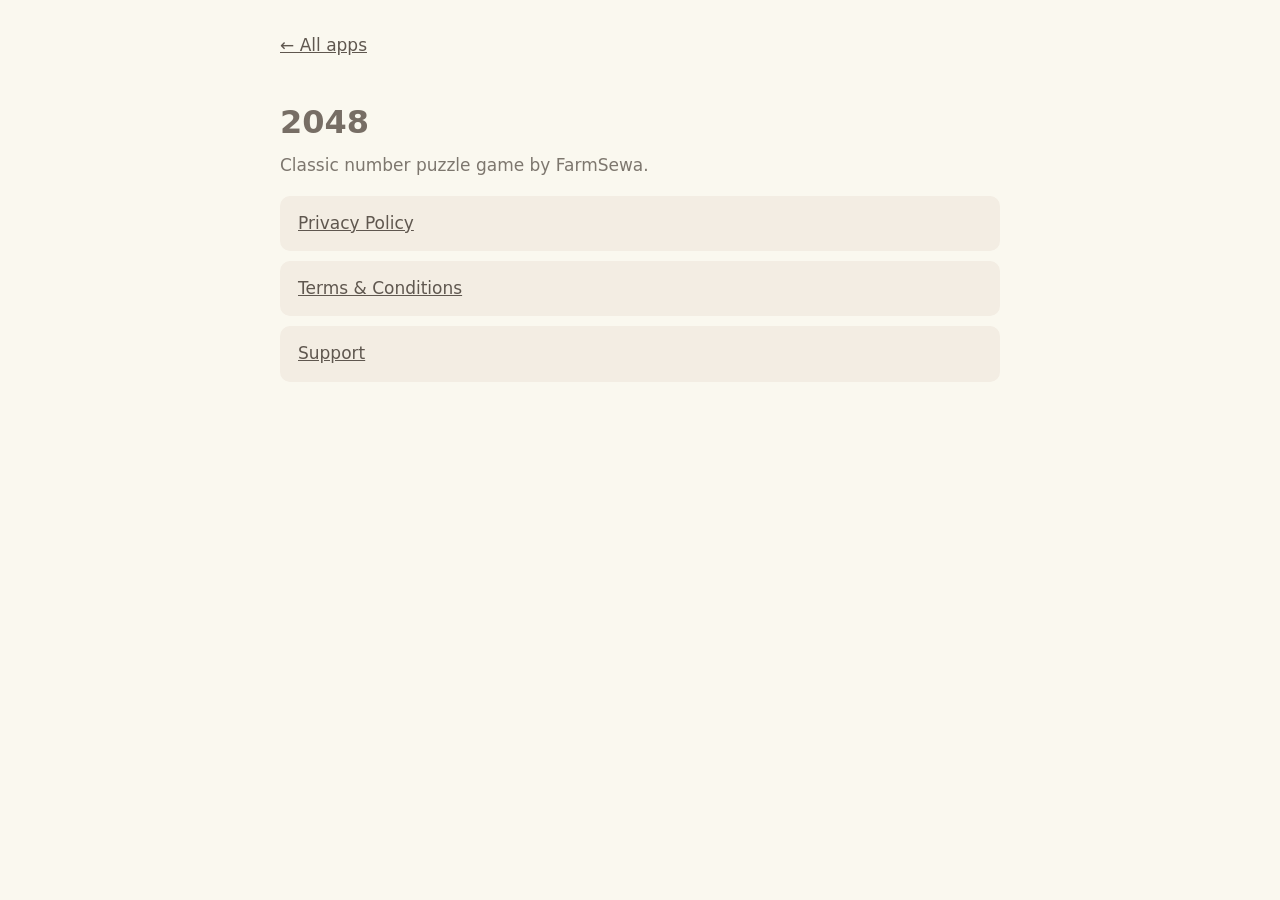
==== 2048/index.html @ 66a26efb "Add FarmSewa legal pages with 2048 privacy policy, terms and support" ====
<!doctype html>
<html lang="en">
<head>
<meta charset="utf-8">
<meta name="viewport" content="width=device-width, initial-scale=1">
<title>2048 – FarmSewa</title>
<link rel="stylesheet" href="../assets/style.css">
</head>
<body>
<main>
  <a class="back" href="../">← All apps</a>
  <h1>2048</h1>
  <p class="updated">Classic number puzzle game by FarmSewa.</p>
  <ul class="cards">
    <li><a href="privacy-policy.html">Privacy Policy</a></li>
    <li><a href="terms-and-conditions.html">Terms &amp; Conditions</a></li>
    <li><a href="support.html">Support</a></li>
  </ul>
</main>
</body>
</html>
---- assets/style.css ----
:root { --bg: #faf8ef; --text: #5f574f; --title: #776e65; --card: #f3ede3; }
@media (prefers-color-scheme: dark) {
  :root { --bg: #1e1b18; --text: #d6cdc4; --title: #eee4da; --card: #2b2723; }
}
body { margin: 0; background: var(--bg); color: var(--text);
       font: 17px/1.6 -apple-system, system-ui, "Segoe UI", Roboto, sans-serif; }
main { max-width: 720px; margin: 0 auto; padding: 32px 16px 64px; }
h1, h2 { color: var(--title); }
h1 { font-size: 32px; margin-bottom: 4px; }
h2 { font-size: 20px; margin-top: 28px; }
.updated { opacity: .8; margin-top: 0; }
a { color: inherit; }
ul.cards { list-style: none; padding: 0; }
ul.cards li { background: var(--card); border-radius: 10px; padding: 14px 18px; margin: 10px 0; }
.back { display: inline-block; margin-bottom: 16px; }
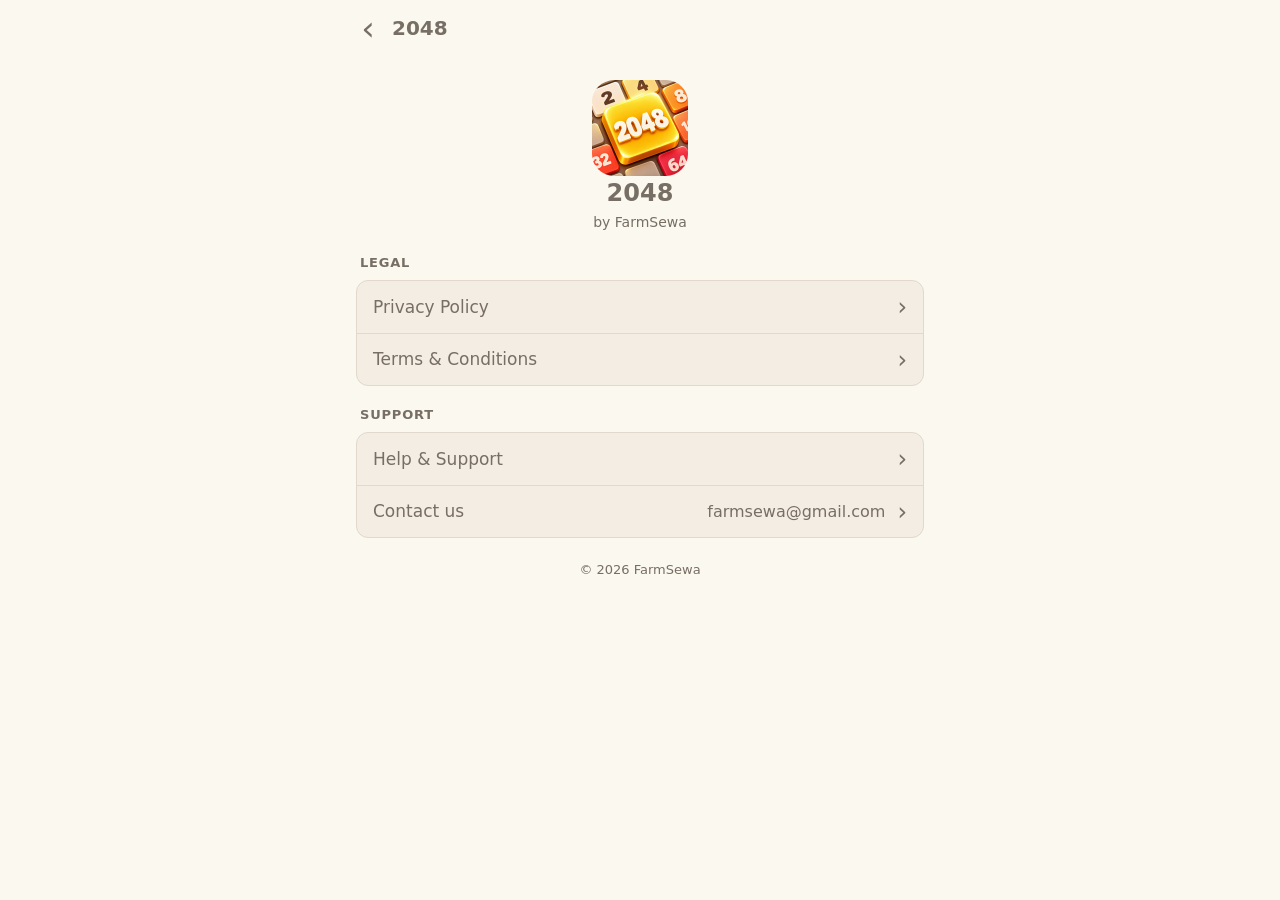
==== commit 19d2369c: "Match the 2048 app UI, add in-app embed mode and theme support" ====
--- a/2048/index.html
+++ b/2048/index.html
@@ -2,20 +2,35 @@
 <html lang="en">
 <head>
 <meta charset="utf-8">
-<meta name="viewport" content="width=device-width, initial-scale=1">
-<title>2048 – FarmSewa</title>
+<meta name="viewport" content="width=device-width, initial-scale=1, viewport-fit=cover">
+<title>2048</title>
+<link rel="icon" href="icon.png">
 <link rel="stylesheet" href="../assets/style.css">
+<script src="../assets/site.js"></script>
 </head>
 <body>
+<header class="topbar"><a class="back" href="../" aria-label="Back">‹</a><h1>2048</h1></header>
 <main>
-  <a class="back" href="../">← All apps</a>
-  <h1>2048</h1>
-  <p class="updated">Classic number puzzle game by FarmSewa.</p>
-  <ul class="cards">
-    <li><a href="privacy-policy.html">Privacy Policy</a></li>
-    <li><a href="terms-and-conditions.html">Terms &amp; Conditions</a></li>
-    <li><a href="support.html">Support</a></li>
-  </ul>
+  <div class="app-head">
+    <img src="icon.png" alt="2048 app icon">
+    <div class="name">2048</div>
+    <div class="sub">by FarmSewa</div>
+  </div>
+  <section class="section">
+    <h2 class="section-title">Legal</h2>
+    <div class="card">
+      <a class="row" href="privacy-policy.html"><span class="label">Privacy Policy</span><span class="chevron">›</span></a>
+      <a class="row" href="terms-and-conditions.html"><span class="label">Terms &amp; Conditions</span><span class="chevron">›</span></a>
+    </div>
+  </section>
+  <section class="section">
+    <h2 class="section-title">Support</h2>
+    <div class="card">
+      <a class="row" href="support.html"><span class="label">Help &amp; Support</span><span class="chevron">›</span></a>
+      <a class="row" href="mailto:farmsewa@gmail.com?subject=2048"><span class="label">Contact us</span><span class="value">farmsewa@gmail.com</span><span class="chevron">›</span></a>
+    </div>
+  </section>
+  <p class="copyright">© 2026 FarmSewa</p>
 </main>
 </body>
 </html>
--- a/assets/style.css
+++ b/assets/style.css
@@ -1,15 +1,86 @@
-:root { --bg: #faf8ef; --text: #5f574f; --title: #776e65; --card: #f3ede3; }
+/* Matches the 2048 app UI: same colors, cards, rows and type sizes. */
+:root {
+  --background: #faf8ef; --title: #776e65; --text: #776e65;
+  --card: #f3ede3; --border: #e2d8cc; --button: #8f7a66; --button-text: #f9f6f2;
+  color-scheme: light;
+}
 @media (prefers-color-scheme: dark) {
-  :root { --bg: #1e1b18; --text: #d6cdc4; --title: #eee4da; --card: #2b2723; }
+  :root:not([data-theme="light"]) {
+    --background: #1e1b18; --title: #eee4da; --text: #d6cdc4;
+    --card: #2b2723; --border: #3d3731; color-scheme: dark;
+  }
 }
-body { margin: 0; background: var(--bg); color: var(--text);
-       font: 17px/1.6 -apple-system, system-ui, "Segoe UI", Roboto, sans-serif; }
-main { max-width: 720px; margin: 0 auto; padding: 32px 16px 64px; }
-h1, h2 { color: var(--title); }
-h1 { font-size: 32px; margin-bottom: 4px; }
-h2 { font-size: 20px; margin-top: 28px; }
-.updated { opacity: .8; margin-top: 0; }
-a { color: inherit; }
-ul.cards { list-style: none; padding: 0; }
-ul.cards li { background: var(--card); border-radius: 10px; padding: 14px 18px; margin: 10px 0; }
-.back { display: inline-block; margin-bottom: 16px; }
+:root[data-theme="dark"] {
+  --background: #1e1b18; --title: #eee4da; --text: #d6cdc4;
+  --card: #2b2723; --border: #3d3731; color-scheme: dark;
+}
+
+* { box-sizing: border-box; }
+html { -webkit-text-size-adjust: 100%; }
+body {
+  margin: 0; background: var(--background); color: var(--text);
+  font: 16px/23px -apple-system, BlinkMacSystemFont, system-ui, "Segoe UI", Roboto, sans-serif;
+  -webkit-tap-highlight-color: transparent;
+}
+a { color: inherit; text-decoration: none; }
+
+/* Top bar, like the app's navigation header */
+.topbar {
+  position: sticky; top: 0; z-index: 1; background: var(--background);
+  display: flex; align-items: center; gap: 4px;
+  height: 56px; padding: 0 8px; max-width: 600px; margin: 0 auto;
+}
+.topbar .back {
+  font-size: 34px; line-height: 1; color: var(--title);
+  width: 40px; height: 40px; display: grid; place-items: center; border-radius: 20px;
+}
+.topbar .back:hover { background: var(--border); }
+.topbar h1 { margin: 0; font-size: 20px; font-weight: 600; color: var(--title); }
+
+/* Page content, like the app's Screen: 16px padding, 20px gap, max 600px */
+main {
+  display: flex; flex-direction: column; gap: 20px;
+  max-width: 600px; margin: 0 auto; padding: 16px 16px 40px;
+}
+.section { display: flex; flex-direction: column; gap: 8px; }
+.section-title {
+  margin: 0 0 0 4px; font-size: 13px; line-height: 18px; font-weight: 600;
+  letter-spacing: .8px; text-transform: uppercase; color: var(--text);
+}
+.card {
+  background: var(--card); border: 1px solid var(--border);
+  border-radius: 12px; overflow: hidden;
+}
+.card h2 {
+  margin: 0; padding: 14px 16px 0; font-size: 17px; line-height: 22px;
+  font-weight: bold; color: var(--title);
+}
+.card p { margin: 0; padding: 8px 16px; }
+.card > :last-child { padding-bottom: 14px; }
+.card a:not(.row) { text-decoration: underline; }
+
+/* List rows, like the app's ListRow */
+.row {
+  display: flex; align-items: center; gap: 12px;
+  min-height: 52px; padding: 10px 16px; color: var(--title);
+}
+.card > .row:last-child { padding-bottom: 10px; }
+.row + .row { border-top: 1px solid var(--border); }
+.row:active, .row:hover { background: var(--border); }
+.row .label { flex: 1; min-width: 0; font-size: 17px; }
+.row .label small { display: block; font-size: 13px; line-height: 18px; color: var(--text); }
+.row .value { min-width: 0; overflow: hidden; text-overflow: ellipsis; white-space: nowrap; font-size: 16px; color: var(--text); }
+.row .chevron { font-size: 24px; line-height: 26px; color: var(--text); }
+.row img { width: 44px; height: 44px; border-radius: 10px; }
+
+/* App header, like the About screen */
+.app-head { display: flex; flex-direction: column; align-items: center; gap: 6px; padding-top: 8px; }
+.app-head img { width: 96px; height: 96px; border-radius: 22px; }
+.app-head .name { font-size: 24px; font-weight: bold; color: var(--title); }
+.app-head .sub { font-size: 14px; }
+
+.updated { margin: 0 0 0 4px; font-size: 13px; }
+.copyright { text-align: center; font-size: 13px; margin: 0; }
+
+/* Inside the app: the native header already shows the title */
+.embed .topbar, .embed .copyright { display: none; }
